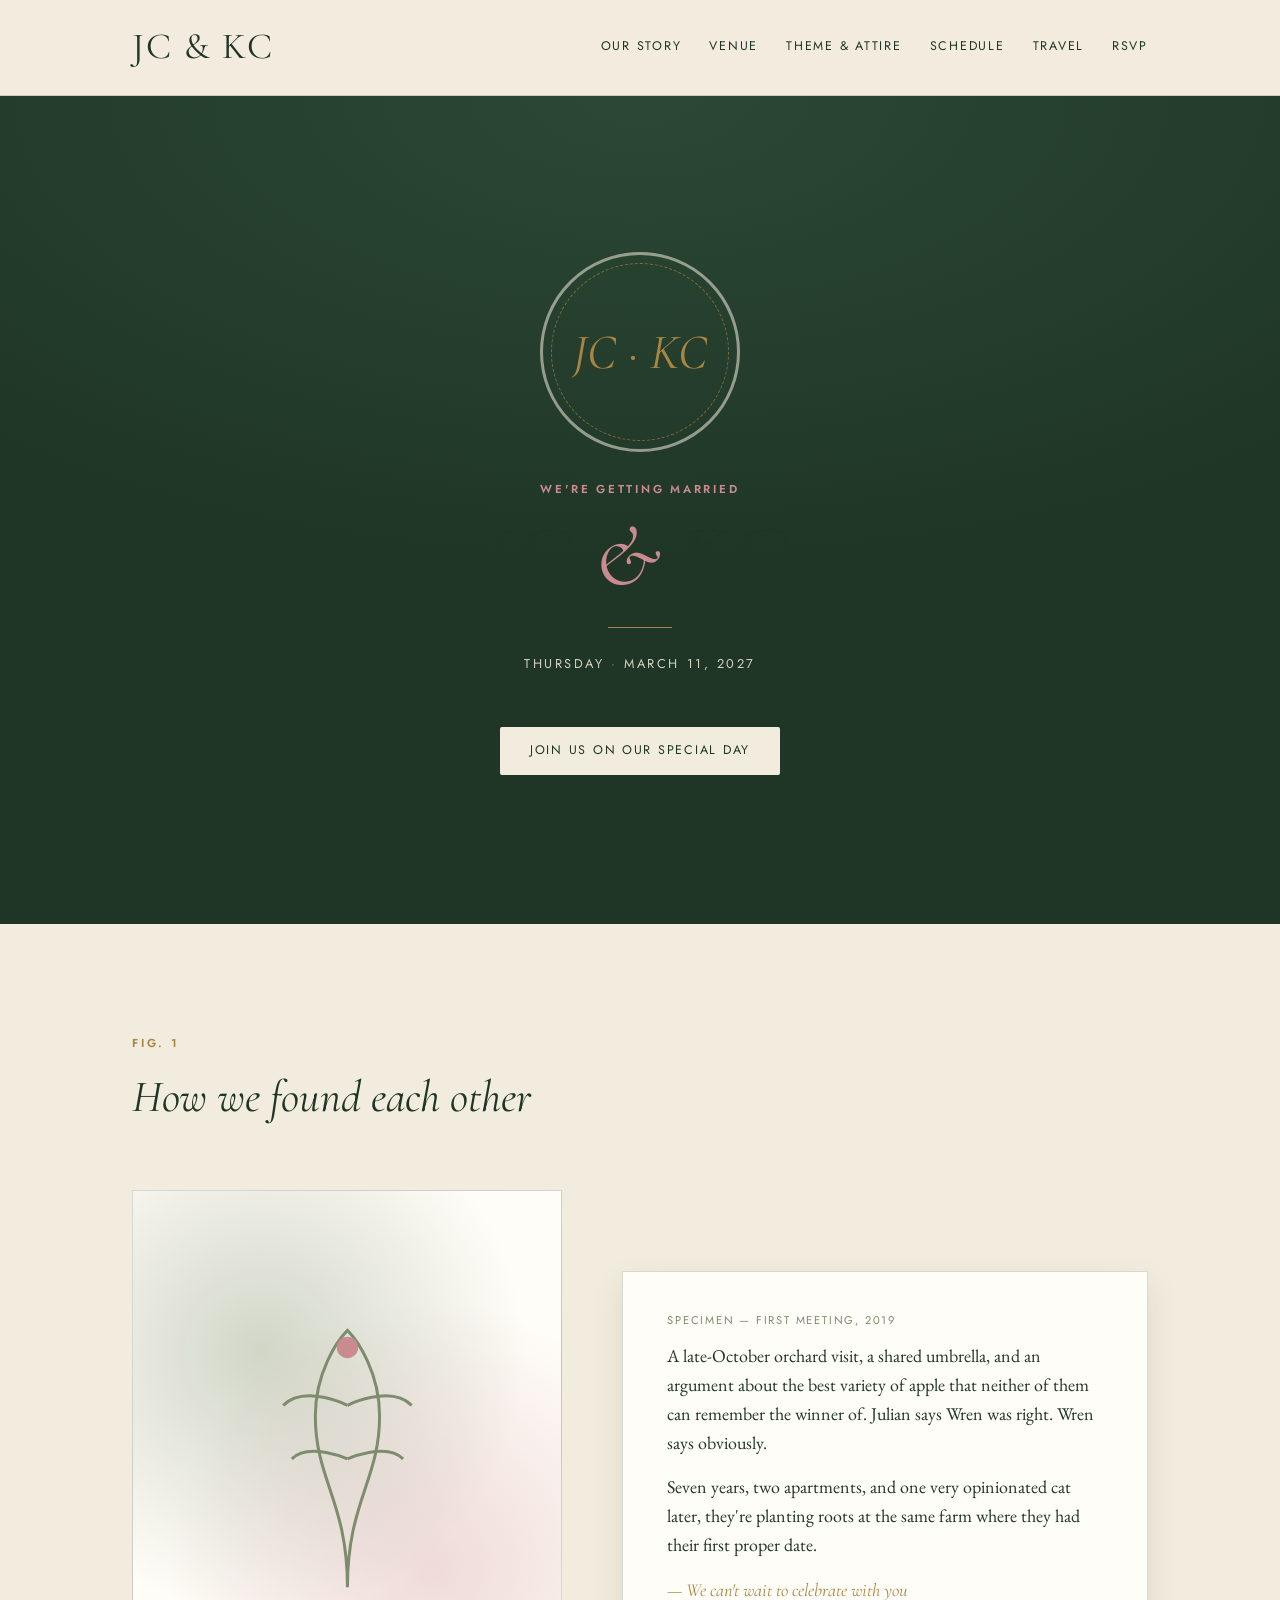
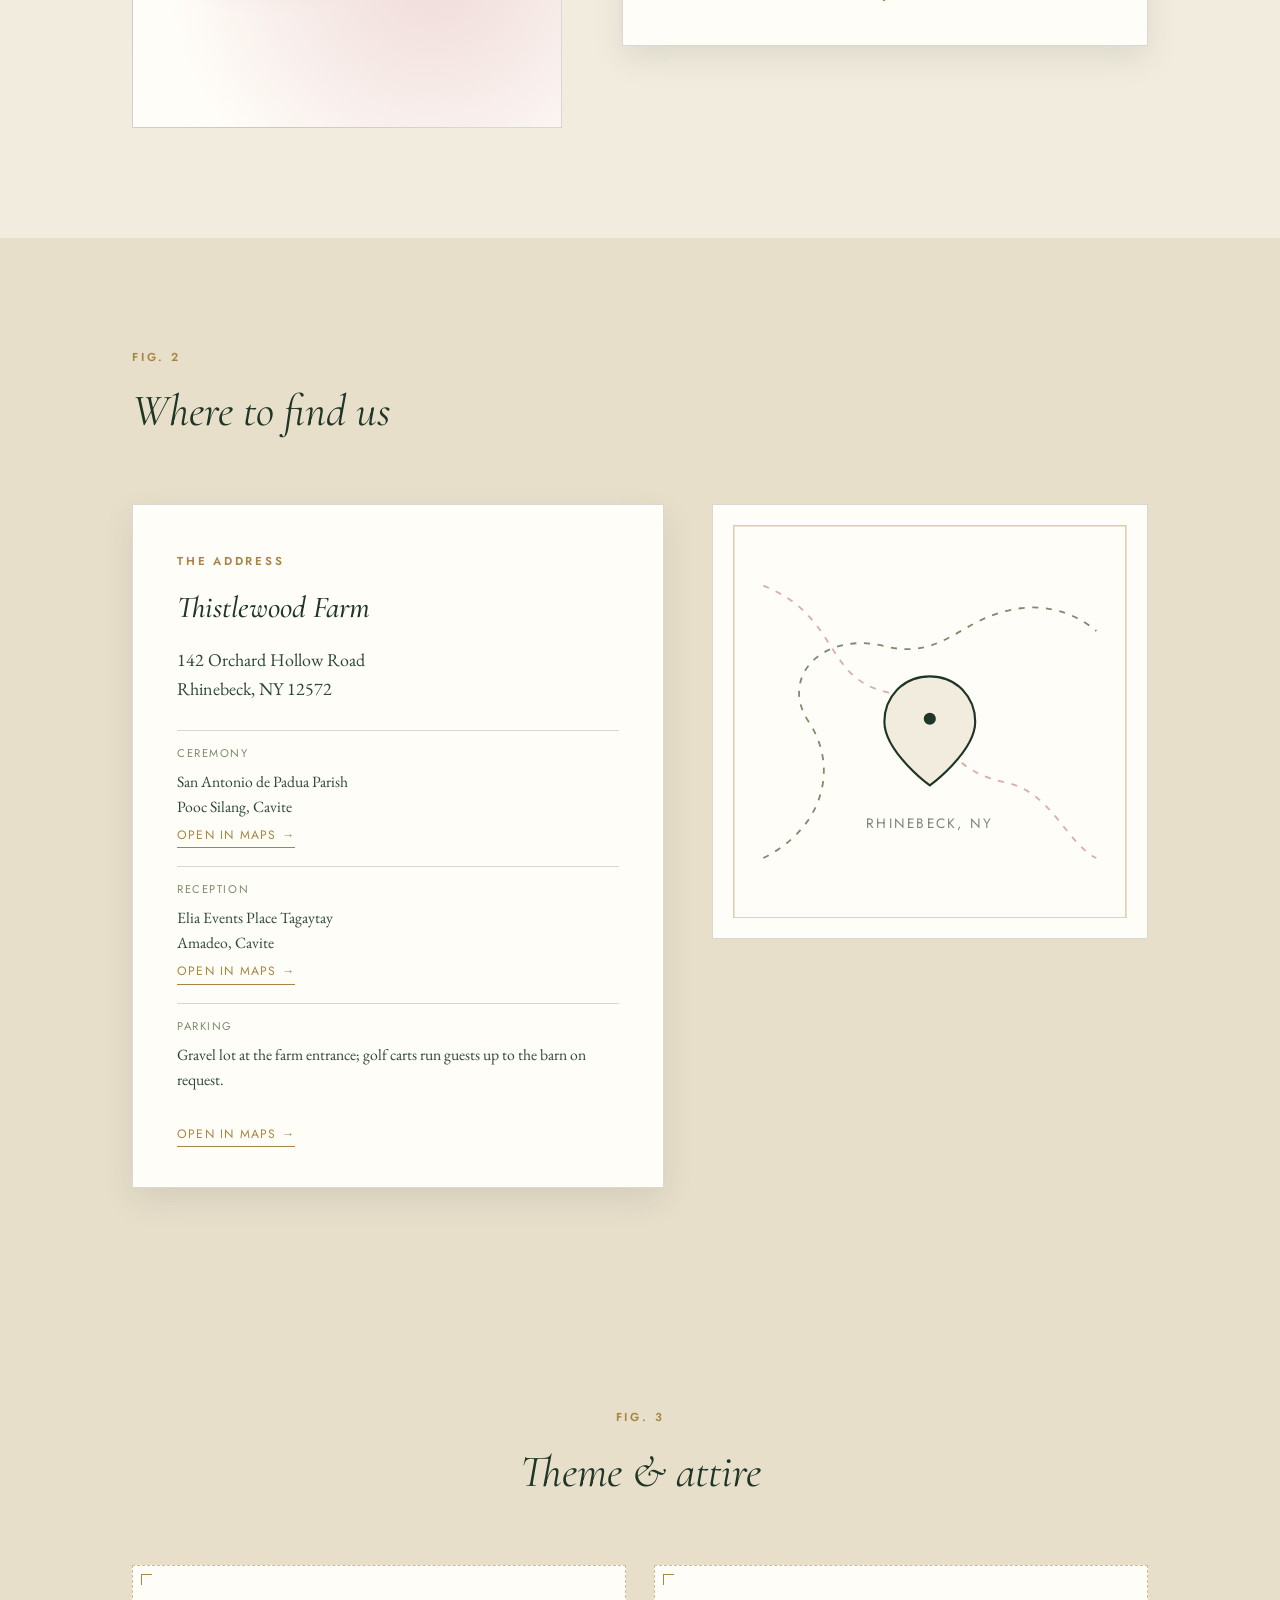
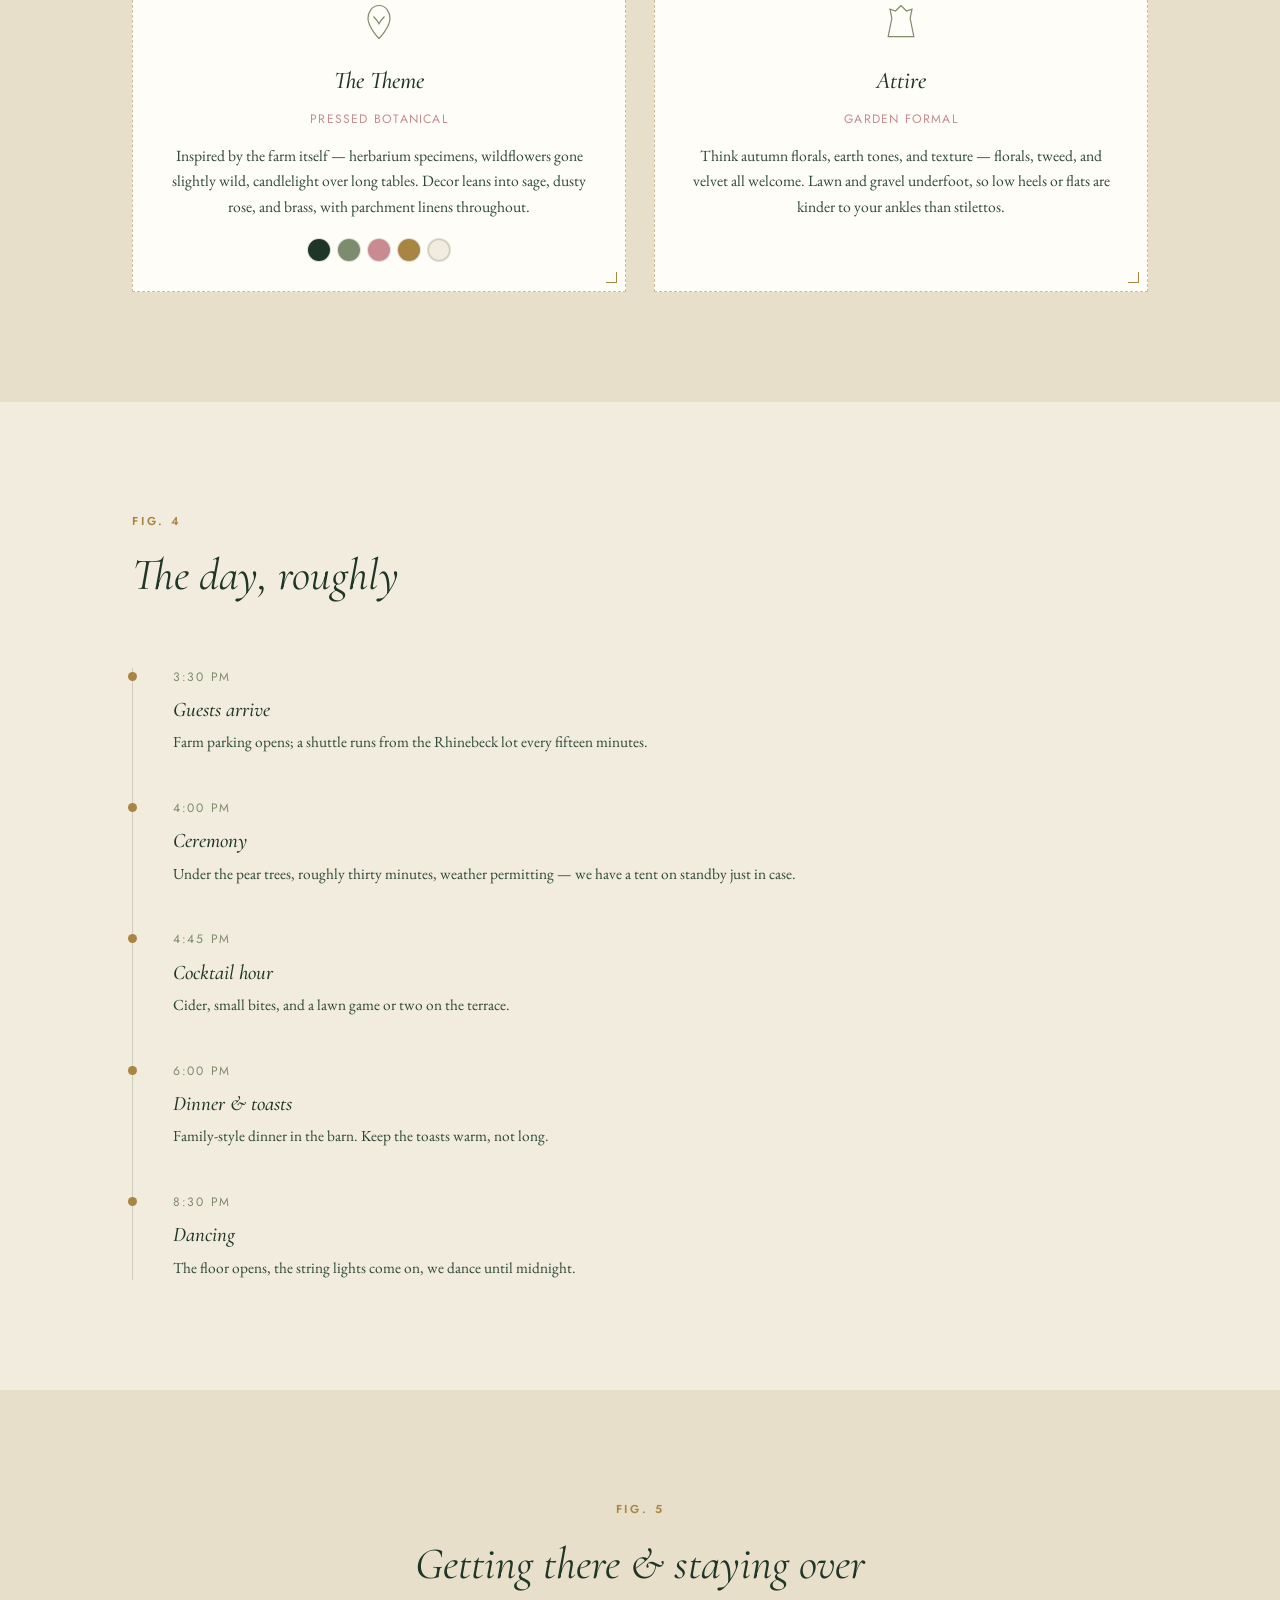
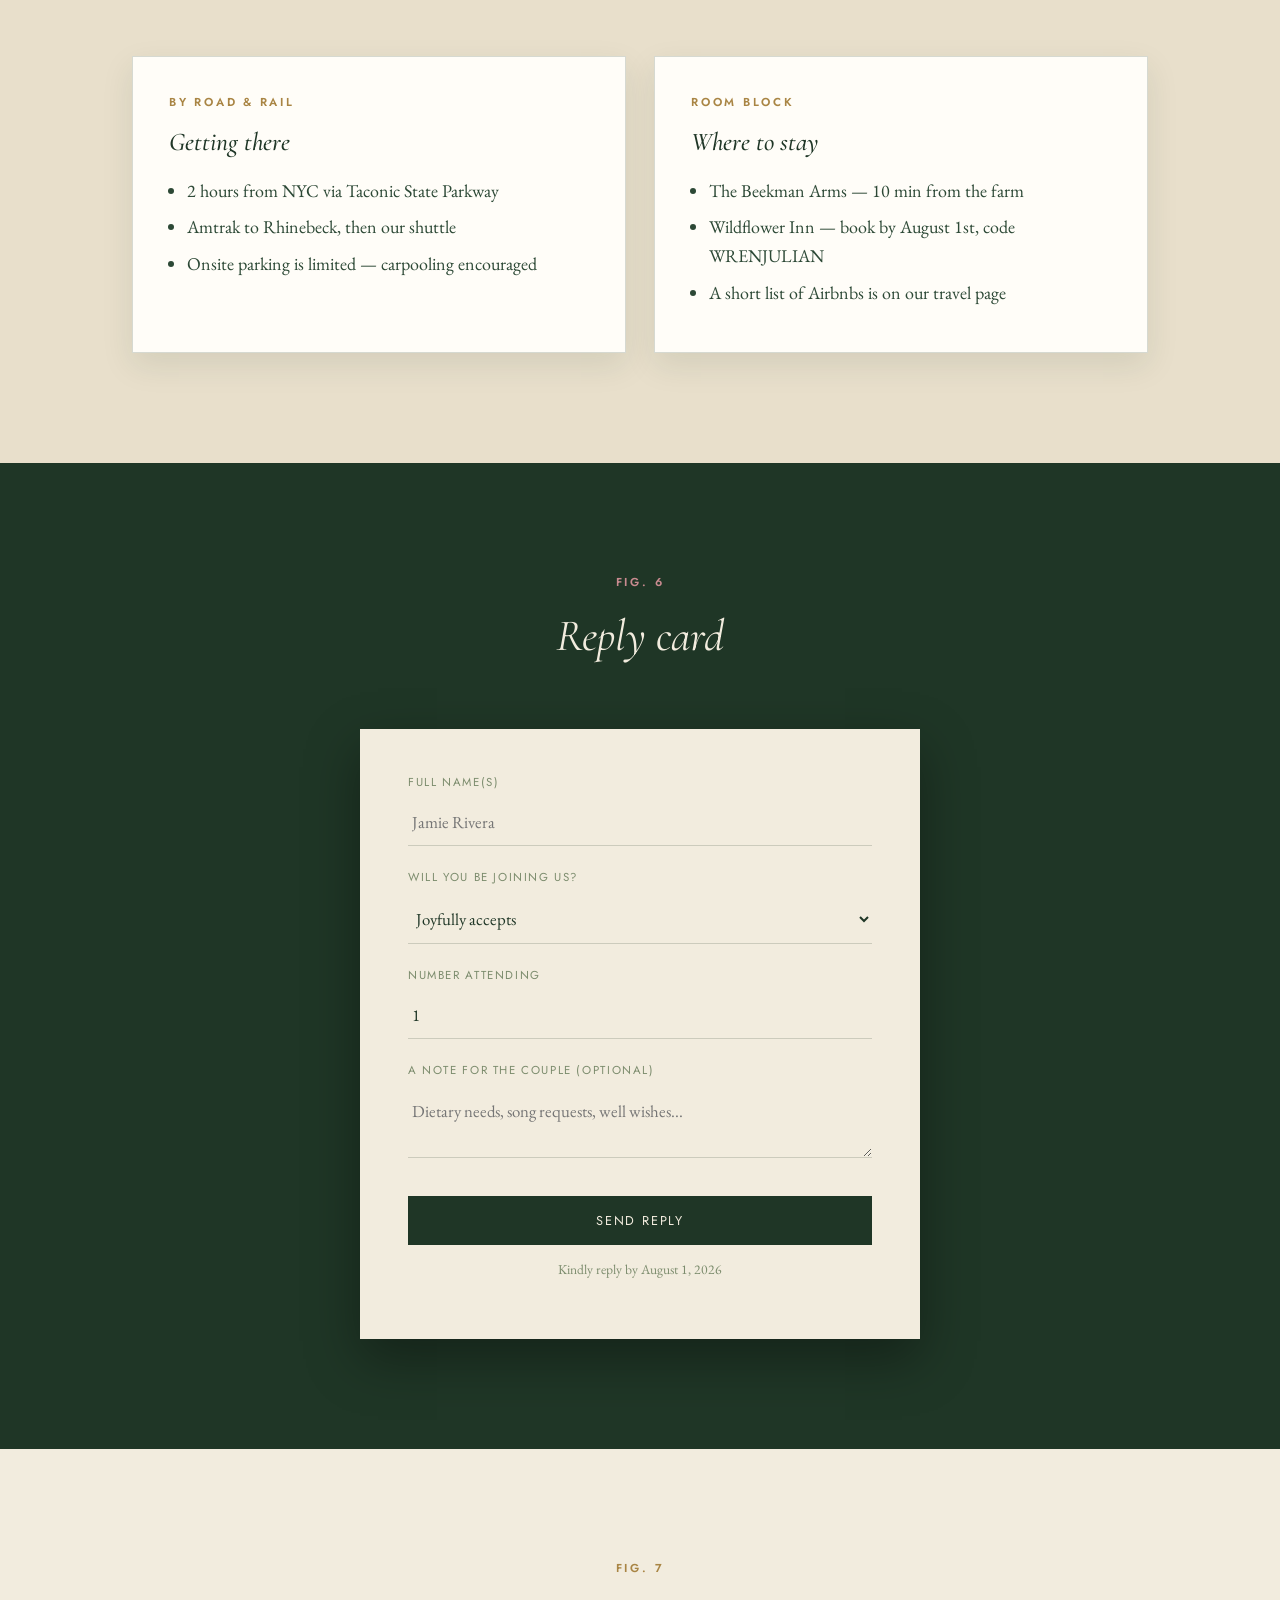
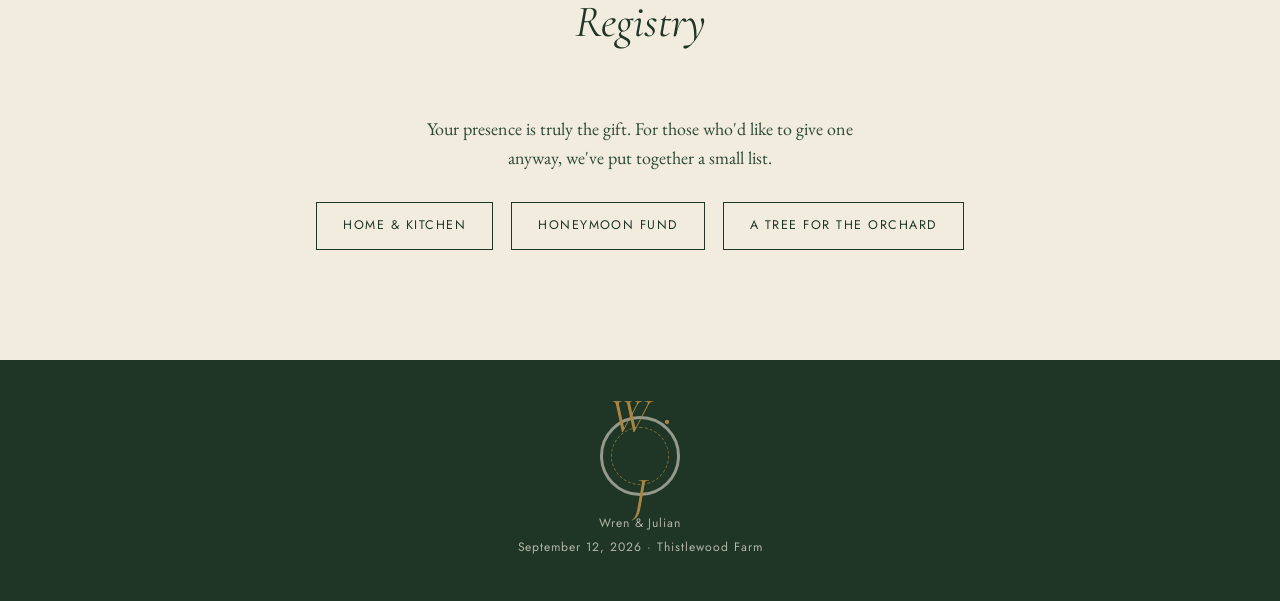
==== index.html @ 7a24acaa "Initial commit" ====
<!DOCTYPE html>
<html lang="en">
<head>
<meta charset="UTF-8">
<meta name="viewport" content="width=device-width, initial-scale=1.0">
<title>JC &amp; KC — March 11, 2027</title>
<link rel="preconnect" href="https://fonts.googleapis.com">
<link rel="preconnect" href="https://fonts.gstatic.com" crossorigin>
<link href="https://fonts.googleapis.com/css2?family=Cormorant+Garamond:ital,wght@0,400;0,500;0,600;1,400&family=EB+Garamond:ital,wght@0,400;0,500;1,400&family=Jost:wght@400;500;600&display=swap" rel="stylesheet">

<link rel="stylesheet" href="style.css">
</head>
<body>
<a href="#story" class="skip-link">Skip to content</a>

<nav>
  <div class="wrap">
    <div class="nav-mark">JC &amp; KC</div>

    <button class="nav-toggle" id="navToggle" aria-expanded="false" aria-controls="navLinks" aria-label="Toggle menu">☰</button>
    <ul class="nav-links" id="navLinks">
      <li><a href="#story">Our Story</a></li>
      <li><a href="#venue">Venue</a></li>
      <li><a href="#details">Theme &amp; Attire</a></li>
      <li><a href="#schedule">Schedule</a></li>
      <li><a href="#travel">Travel</a></li>
      <li><a href="#rsvp">RSVP</a></li>
    </ul>
  </div>
</nav>

<div class="vine-thread" id="vineThread" aria-hidden="true">
  <svg viewBox="0 0 60 2400" preserveAspectRatio="none">
    <path class="vine-path" id="vinePath" d="M30,0
      C10,120 50,220 30,340
      C10,460 50,560 30,680
      C10,800 50,900 30,1020
      C10,1140 50,1240 30,1360
      C10,1480 50,1580 30,1700
      C10,1820 50,1920 30,2040
      C10,2160 50,2260 30,2400"/>
  </svg>
</div>

<header class="hero" id="top">
  <div class="hero-inner">
    <div class="seal">
      <span class="seal-initials">JC · KC</span>
    </div>
    <span class="eyebrow">We're getting married</span>
    <h1>JC <em>&amp;</em> KC</h1>
    <div class="hero-rule"></div>
    <p class="hero-meta">Thursday <span>·</span> March 11, 2027 <span></p>
    <p href="#rsvp" class="hero-cta">Join us on our special day</p>
  </div>
</header>

<main id="main">

  <section class="story" id="story">
    <div class="wrap">
      <div class="section-head">
        <span class="eyebrow">Fig. 1</span>
        <h2>How we found each other</h2>
      </div>
      <div class="story-grid">
        <div class="story-art reveal">
          <svg viewBox="0 0 120 140" fill="none" stroke="#7C8C6D" stroke-width="1.4">
            <path d="M60 130 C60 90 45 80 45 50 C45 30 55 15 60 10 C65 15 75 30 75 50 C75 80 60 90 60 130Z"/>
            <path d="M60 45 C60 45 40 35 30 45" />
            <path d="M60 45 C60 45 80 35 90 45" />
            <path d="M60 70 C60 70 42 62 34 70" />
            <path d="M60 70 C60 70 78 62 86 70" />
            <circle cx="60" cy="18" r="5" fill="#C98B90" stroke="none"/>
          </svg>
        </div>
        <div class="story-card reveal">
          <span class="fig-label">Specimen — First Meeting, 2019</span>
          <p>A late-October orchard visit, a shared umbrella, and an argument about the best variety of apple that neither of them can remember the winner of. Julian says Wren was right. Wren says obviously.</p>
          <p>Seven years, two apartments, and one very opinionated cat later, they're planting roots at the same farm where they had their first proper date.</p>
          <p class="story-sig">— We can't wait to celebrate with you</p>
        </div>
      </div>
    </div>
  </section>

  <section class="venue" id="venue">
    <div class="wrap">
      <div class="section-head">
        <span class="eyebrow">Fig. 2</span>
        <h2>Where to find us</h2>
      </div>
      <div class="venue-grid">
        <div class="venue-card reveal">
          <span class="eyebrow">The Address</span>
          <h3>Thistlewood Farm</h3>
          <p class="venue-address">142 Orchard Hollow Road<br>Rhinebeck, NY 12572</p>
          <div class="venue-rows">
            <div class="venue-row">
              <span class="v-label">Ceremony</span>
              <span class="v-value">San Antonio de Padua Parish<br>Pooc Silang, Cavite </span>
            <a href="https://www.google.com/maps/place/San+Antonio+de+Padua+Parish/@14.1916913,120.989979,17z/data=!3m1!4b1!4m6!3m5!1s0x33bd7c0265859361:0xa4a9b11e95646896!8m2!3d14.1916913!4d120.9925539!16s%2Fg%2F1hc4ljm34?entry=ttu&g_ep=EgoyMDI2MDgxOS4wIKXMDSoASAFQAw%3D%3D" target="_blank" class="venue-map-link">Open in Maps →</a>
            </div>
            <div class="venue-row">
              <span class="v-label">Reception</span>
              <span class="v-value">Elia Events Place Tagaytay <br> Amadeo, Cavite</span>
              <a href="https://www.google.com/maps/place/Elia+Events+Place+Tagaytay/@14.1347531,120.9369346,17z/data=!3m1!4b1!4m6!3m5!1s0x33bd794695ea47c1:0x1d81c41dfe49ccef!8m2!3d14.1347531!4d120.9418055!16s%2Fg%2F11l_1bpq4q?entry=ttu&g_ep=EgoyMDI2MDgxOS4wIKXMDSoASAFQAw%3D%3D" target="_blank" class="venue-map-link">Open in Maps →</a>
            </div>
            <div class="venue-row">
              <span class="v-label">Parking</span>
              <span class="v-value">Gravel lot at the farm entrance; golf carts run guests up to the barn on request.</span>
            </div>
          </div>
          <a href="https://www.google.com/maps/place/San+Antonio+de+Padua+Parish/@14.1916913,120.989979,17z/data=!3m1!4b1!4m6!3m5!1s0x33bd7c0265859361:0xa4a9b11e95646896!8m2!3d14.1916913!4d120.9925539!16s%2Fg%2F1hc4ljm34?entry=ttu&g_ep=EgoyMDI2MDgxOS4wIKXMDSoASAFQAw%3D%3D" target="_blank" class="venue-map-link">Open in Maps →</a>
        </div>
        <div class="venue-map reveal" aria-hidden="true">
          <svg viewBox="0 0 260 260" fill="none">
            <rect x="0.5" y="0.5" width="259" height="259" stroke="#A98544" stroke-opacity="0.4"/>
            <path d="M20 220 C60 200 70 160 50 130 C30 100 60 70 100 80 C140 90 150 60 190 55 C220 51 240 70 240 70" stroke="#7C8C6D" stroke-width="1.2" stroke-dasharray="4 5" fill="none"/>
            <path d="M20 40 C70 60 60 100 100 110 C140 120 130 160 180 170 C210 176 220 210 240 220" stroke="#C98B90" stroke-width="1.2" stroke-dasharray="4 5" fill="none" opacity="0.7"/>
            <circle cx="130" cy="128" r="6" fill="#1F3626"/>
            <path d="M130 100 C112 100 100 114 100 130 C100 150 130 172 130 172 C130 172 160 150 160 130 C160 114 148 100 130 100Z" stroke="#1F3626" stroke-width="1.4" fill="#F2ECDE"/>
            <circle cx="130" cy="128" r="4" fill="#1F3626"/>
            <text x="130" y="200" text-anchor="middle" font-family="Jost, sans-serif" font-size="9" letter-spacing="1.5" fill="#1F3626" opacity="0.6">RHINEBECK, NY</text>
          </svg>
        </div>
      </div>
    </div>
  </section>

  <section class="details" id="details">
    <div class="wrap">
      <div class="section-head center">
        <span class="eyebrow">Fig. 3</span>
        <h2>Theme &amp; attire</h2>
      </div>
      <div class="detail-grid">
        <div class="detail-card reveal">
          <svg class="glyph" viewBox="0 0 48 48" fill="none" stroke="currentColor" stroke-width="1.3"><path d="M24 6 C16 6 12 14 12 20 C12 30 24 42 24 42 C24 42 36 30 36 20 C36 14 32 6 24 6 Z M18 18 C18 18 22 22 24 26 C26 22 30 18 30 18"/></svg>
          <h3>The Theme</h3>
          <div class="meta-line">Pressed Botanical</div>
          <p>Inspired by the farm itself — herbarium specimens, wildflowers gone slightly wild, candlelight over long tables. Decor leans into sage, dusty rose, and brass, with parchment linens throughout.</p>
          <div class="palette-swatches" aria-label="Wedding color palette">
            <span class="swatch" style="background:#1F3626" title="Ink green"></span>
            <span class="swatch" style="background:#7C8C6D" title="Sage"></span>
            <span class="swatch" style="background:#C98B90" title="Dusty rose"></span>
            <span class="swatch" style="background:#A98544" title="Brass"></span>
            <span class="swatch" style="background:#F2ECDE; border:1px solid var(--line);" title="Parchment"></span>
          </div>
        </div>
        <div class="detail-card reveal">
          <svg class="glyph" viewBox="0 0 48 48" fill="none" stroke="currentColor" stroke-width="1.3"><path d="M24 6 L18 12 L12 10 L14 20 L10 40 L38 40 L34 20 L36 10 L30 12 Z"/></svg>
          <h3>Attire</h3>
          <div class="meta-line">Garden Formal</div>
          <p>Think autumn florals, earth tones, and texture — florals, tweed, and velvet all welcome. Lawn and gravel underfoot, so low heels or flats are kinder to your ankles than stilettos.</p>
        </div>
      </div>
    </div>
  </section>

  <section class="timeline-section" id="schedule">
    <div class="wrap">
      <div class="section-head">
        <span class="eyebrow">Fig. 4</span>
        <h2>The day, roughly</h2>
      </div>
      <div class="timeline">
        <div class="t-item reveal">
          <span class="t-time">3:30 PM</span>
          <h3>Guests arrive</h3>
          <p>Farm parking opens; a shuttle runs from the Rhinebeck lot every fifteen minutes.</p>
        </div>
        <div class="t-item reveal">
          <span class="t-time">4:00 PM</span>
          <h3>Ceremony</h3>
          <p>Under the pear trees, roughly thirty minutes, weather permitting — we have a tent on standby just in case.</p>
        </div>
        <div class="t-item reveal">
          <span class="t-time">4:45 PM</span>
          <h3>Cocktail hour</h3>
          <p>Cider, small bites, and a lawn game or two on the terrace.</p>
        </div>
        <div class="t-item reveal">
          <span class="t-time">6:00 PM</span>
          <h3>Dinner &amp; toasts</h3>
          <p>Family-style dinner in the barn. Keep the toasts warm, not long.</p>
        </div>
        <div class="t-item reveal">
          <span class="t-time">8:30 PM</span>
          <h3>Dancing</h3>
          <p>The floor opens, the string lights come on, we dance until midnight.</p>
        </div>
      </div>
    </div>
  </section>

  <section class="travel" id="travel">
    <div class="wrap">
      <div class="section-head center">
        <span class="eyebrow">Fig. 5</span>
        <h2>Getting there &amp; staying over</h2>
      </div>
      <div class="travel-grid">
        <div class="travel-card reveal">
          <span class="eyebrow">By Road &amp; Rail</span>
          <h3>Getting there</h3>
          <ul>
            <li>2 hours from NYC via Taconic State Parkway</li>
            <li>Amtrak to Rhinebeck, then our shuttle</li>
            <li>Onsite parking is limited — carpooling encouraged</li>
          </ul>
        </div>
        <div class="travel-card reveal">
          <span class="eyebrow">Room Block</span>
          <h3>Where to stay</h3>
          <ul>
            <li>The Beekman Arms — 10 min from the farm</li>
            <li>Wildflower Inn — book by August 1st, code WRENJULIAN</li>
            <li>A short list of Airbnbs is on our travel page</li>
          </ul>
        </div>
      </div>
    </div>
  </section>

  <section class="rsvp" id="rsvp">
    <div class="wrap">
      <div class="section-head center">
        <span class="eyebrow">Fig. 6</span>
        <h2>Reply card</h2>
      </div>
      <form class="rsvp-card reveal" id="rsvpForm">
        <div class="field">
          <label for="name">Full name(s)</label>
          <input id="name" name="name" type="text" placeholder="Jamie Rivera" required>
        </div>
        <div class="field">
          <label for="attending">Will you be joining us?</label>
          <select id="attending" name="attending">
            <option value="yes">Joyfully accepts</option>
            <option value="no">Regretfully declines</option>
          </select>
        </div>
        <div class="field">
          <label for="guests">Number attending</label>
          <input id="guests" name="guests" type="number" min="1" max="4" value="1">
        </div>
        <div class="field">
          <label for="note">A note for the couple (optional)</label>
          <textarea id="note" name="note" placeholder="Dietary needs, song requests, well wishes..."></textarea>
        </div>
        <button type="submit" class="rsvp-submit">Send reply</button>
        <p class="rsvp-note" id="rsvpNote">Kindly reply by August 1, 2026</p>
      </form>
    </div>
  </section>

  <section class="registry">
    <div class="wrap">
      <div class="section-head center">
        <span class="eyebrow">Fig. 7</span>
        <h2>Registry</h2>
      </div>
      <p>Your presence is truly the gift. For those who'd like to give one anyway, we've put together a small list.</p>
      <div class="registry-links">
        <a href="#">Home &amp; Kitchen</a>
        <a href="#">Honeymoon Fund</a>
        <a href="#">A Tree for the Orchard</a>
      </div>
    </div>
  </section>

</main>

<footer>
  <div class="seal">
    <span class="seal-initials">W · J</span>
  </div>
  <p>Wren &amp; Julian</p>
  <p>September 12, 2026 · Thistlewood Farm</p>
</footer>

<script>
  // Mobile nav toggle
  const navToggle = document.getElementById('navToggle');
  const navLinks = document.getElementById('navLinks');
  navToggle.addEventListener('click', () => {
    const open = navLinks.classList.toggle('open');
    navToggle.setAttribute('aria-expanded', open);
  });
  navLinks.querySelectorAll('a').forEach(a => {
    a.addEventListener('click', () => {
      navLinks.classList.remove('open');
      navToggle.setAttribute('aria-expanded', false);
    });
  });

  // Scroll reveal
  const revealEls = document.querySelectorAll('.reveal');
  const prefersReduced = window.matchMedia('(prefers-reduced-motion: reduce)').matches;
  if (prefersReduced) {
    revealEls.forEach(el => el.classList.add('in'));
  } else {
    const io = new IntersectionObserver((entries) => {
      entries.forEach(entry => {
        if (entry.isIntersecting) {
          entry.target.classList.add('in');
          io.unobserve(entry.target);
        }
      });
    }, { threshold: 0.15 });
    revealEls.forEach(el => io.observe(el));
  }

  // Vine draw-in
  const vinePath = document.getElementById('vinePath');
  const vineThread = document.getElementById('vineThread');
  if (vinePath && !prefersReduced) {
    const len = vinePath.getTotalLength();
    vinePath.style.strokeDasharray = len;
    vinePath.style.strokeDashoffset = len;
    requestAnimationFrame(() => {
      vineThread.classList.add('drawn');
    });
    window.addEventListener('scroll', () => {
      const scrollable = document.documentElement.scrollHeight - window.innerHeight;
      const progress = Math.min(window.scrollY / scrollable, 1);
      vinePath.style.strokeDashoffset = len * (1 - progress);
    }, { passive: true });
  }

  
  const rsvpForm = document.getElementById('rsvpForm');
  const rsvpNote = document.getElementById('rsvpNote');
  rsvpForm.addEventListener('submit', (e) => {
    e.preventDefault();
    const name = document.getElementById('name').value || 'friend';
    rsvpNote.textContent = `Thank you, ${name} — your reply has been recorded.`;
    rsvpForm.querySelectorAll('input, select, textarea, button').forEach(el => el.disabled = true);
  });
</script>

</body>
</html>
---- style.css ----
:root{
    --ink:#1F3626;
    --ink-soft:#2C4835;
    --parchment:#F2ECDE;
    --parchment-deep:#E8DFCB;
    --sage:#7C8C6D;
    --rose:#C98B90;
    --brass:#A98544;
    --white:#FFFDF8;
    --line: rgba(31,54,38,0.18);
    --shadow: 0 12px 30px rgba(31,54,38,0.10);
    --maxw: 1080px;
  }

  *{box-sizing:border-box;}
  html{scroll-behavior:smooth;}
  body{
    margin:0;
    background:var(--parchment);
    color:var(--ink);
    font-family:'EB Garamond', serif;
    font-size:18px;
    line-height:1.6;
    -webkit-font-smoothing:antialiased;
  }

  h1,h2,h3,.display{
    font-family:'Cormorant Garamond', serif;
    font-weight:500;
    margin:0;
    color:var(--ink);
  }

  .eyebrow{
    font-family:'Jost', sans-serif;
    text-transform:uppercase;
    letter-spacing:0.24em;
    font-size:0.72rem;
    color:var(--brass);
    font-weight:600;
  }

  a{color:inherit;}

  img, svg{display:block;max-width:100%;}

  .wrap{
    max-width:var(--maxw);
    margin:0 auto;
    padding:0 32px;
  }

  /* ---------- Skip link / focus ---------- */
  .skip-link{
    position:absolute; left:-999px; top:0;
    background:var(--ink); color:var(--parchment);
    padding:10px 16px; z-index:200; font-family:'Jost',sans-serif;
  }
  .skip-link:focus{ left:16px; top:16px; }
  a:focus-visible, button:focus-visible, input:focus-visible, textarea:focus-visible{
    outline:2px solid var(--brass);
    outline-offset:3px;
  }

  /* ---------- Nav ---------- */
  nav{
    position:sticky; top:0; z-index:100;
    background:rgba(242,236,222,0.9);
    backdrop-filter:blur(6px);
    border-bottom:1px solid var(--line);
  }
  nav .wrap{
    display:flex; align-items:center; justify-content:space-between;
    padding-top:18px; padding-bottom:18px;
  }
  .nav-mark{
    font-family:'Cormorant Garamond', serif;
    font-size:2.3rem; letter-spacing:0.05em;
  }
  .nav-links{
    display:flex; gap:28px; list-style:none; margin:0; padding:0;
    font-family:'Jost', sans-serif; font-size:0.78rem;
    text-transform:uppercase; letter-spacing:0.14em;
  }
  .nav-links a{text-decoration:none; position:relative; padding-bottom:4px;}
  .nav-links a::after{
    content:""; position:absolute; left:0; bottom:0; height:1px; width:0;
    background:var(--brass); transition:width .35s ease;
  }
  .nav-links a:hover::after, .nav-links a:focus-visible::after{width:100%;}
  .nav-toggle{display:none; background:none; border:none; font-size:1.4rem; color:var(--ink); cursor:pointer;}

  /* ---------- Vine thread (signature element) ---------- */
  .vine-thread{
    position:absolute; left:calc(50% - 520px); top:0; width:60px; height:100%;
    pointer-events:none; z-index:1;
  }
  .vine-thread svg{width:100%; height:100%;}
  .vine-path{
    fill:none; stroke:var(--sage); stroke-width:1.4; opacity:0.55;
    stroke-dasharray:1; stroke-dashoffset:1;
  }
  .vine-thread.drawn .vine-path{
    transition: stroke-dashoffset 2.4s ease;
  }

  /* ---------- Hero ---------- */
  .hero{
    position:relative;
    min-height:92vh;
    display:flex; align-items:center; justify-content:center;
    background:radial-gradient(120% 90% at 50% 0%, var(--ink-soft) 0%, var(--ink) 62%);
    color:var(--parchment);
    text-align:center;
    overflow:hidden;
    padding:80px 24px 60px;
  }
  .hero-branches{
    position:absolute; inset:0; opacity:0.5;
  }
  .hero-inner{ position:relative; z-index:2; max-width:640px; }

  .seal{
    width:200px; height:200px; margin:0 auto 28px;
    border-radius:50%;
    border:3px solid rgba(242,236,222,0.55);
    display:flex; align-items:center; justify-content:center;
    position:relative;
  }
  .seal::before{
    content:""; position:absolute; inset:8px;
    border:1px dashed rgba(169,133,68,0.7);
    border-radius:50%;
  }
  .seal-initials{
    font-family:'Cormorant Garamond', serif;
    font-style:italic;
    font-size:3.1rem;
    color:var(--brass);
  }

  .hero .eyebrow{color:var(--rose); margin-bottom:14px; display:block;}
  .hero h1{
    font-size:clamp(3rem, 8vw, 5.4rem);
    line-height:1.02;
    font-weight:500;
  }
  .hero h1 em{
    font-style:italic; color:var(--rose); font-weight:400;
  }
  .hero-rule{
    width:64px; height:1px; background:var(--brass);
    margin:26px auto;
  }
  .hero-meta{
    font-family:'Jost', sans-serif;
    text-transform:uppercase;
    letter-spacing:0.2em;
    font-size:0.8rem;
    color:rgba(242,236,222,0.85);
  }
  .hero-meta span{color:var(--brass);}

  .hero-cta{
    margin-top:40px;
    display:inline-block;
    font-family:'Jost', sans-serif;
    letter-spacing:0.14em;
    text-transform:uppercase;
    font-size:0.78rem;
    text-decoration:none;
    color:var(--ink);
    background:var(--parchment);
    padding:14px 30px;
    border-radius:2px;
    transition:transform .3s ease, background .3s ease;
  }
  .hero-cta:hover{ background:var(--brass); color:var(--white); transform:translateY(-2px); }

  /* ---------- Section shell ---------- */
  section{
    position:relative;
    padding:110px 0;
  }
  .section-head{
    max-width:560px;
    margin:0 0 56px;
  }
  .section-head.center{ margin-left:auto; margin-right:auto; text-align:center; }
  .section-head .eyebrow{ margin-bottom:10px; display:block; }
  .section-head h2{
    font-size:clamp(2.1rem, 4vw, 2.8rem);
    font-style:italic;
    font-weight:400;
  }

  .reveal{
    opacity:0; transform:translateY(24px);
    transition:opacity .8s ease, transform .8s ease;
  }
  .reveal.in{ opacity:1; transform:translateY(0); }

  /* ---------- Story ---------- */
  .story{ background:var(--parchment); }
  .story-grid{
    display:grid; grid-template-columns: 0.9fr 1.1fr; gap:60px; align-items:center;
  }
  .story-art{
    aspect-ratio: 4/5;
    border:1px solid var(--line);
    background:
      radial-gradient(circle at 30% 30%, rgba(124,140,109,0.35), transparent 55%),
      radial-gradient(circle at 70% 70%, rgba(201,139,144,0.30), transparent 55%),
      var(--white);
    position:relative;
    display:flex; align-items:center; justify-content:center;
  }
  .story-art svg{ width:60%; }
  .story-card{
    background:var(--white);
    border:1px solid var(--line);
    box-shadow:var(--shadow);
    padding:40px 44px;
    position:relative;
  }
  .story-card .fig-label{
    font-family:'Jost', sans-serif; font-size:0.7rem; letter-spacing:0.16em;
    text-transform:uppercase; color:var(--sage); margin-bottom:12px; display:block;
  }
  .story-card p{ margin:0 0 16px; }
  .story-card p:last-child{ margin-bottom:0; }
  .story-sig{
    font-style:italic; color:var(--brass); font-family:'Cormorant Garamond', serif; font-size:1.15rem;
  }

  /* ---------- Venue ---------- */
  .venue{ background:var(--parchment-deep); }
  .venue-grid{
    display:grid; grid-template-columns: 1.1fr 0.9fr; gap:48px; align-items:start;
  }
  .venue-card{
    background:var(--white); border:1px solid var(--line);
    box-shadow:var(--shadow); padding:40px 44px;
  }
  .venue-card h3{ font-size:1.9rem; font-style:italic; margin:10px 0 14px; }
  .venue-address{ margin:0 0 26px; color:var(--ink-soft); }
  .venue-rows{ display:flex; flex-direction:column; gap:18px; margin-bottom:26px; }
  .venue-row{ border-top:1px solid var(--line); padding-top:14px; }
  .v-label{
    display:block; font-family:'Jost', sans-serif; font-size:0.7rem;
    letter-spacing:0.14em; text-transform:uppercase; color:var(--sage); margin-bottom:6px;
  }
  .v-value{ display:block; color:var(--ink-soft); font-size:0.98rem; }
  .venue-map-link{
    display:inline-block; font-family:'Jost', sans-serif; font-size:0.76rem;
    letter-spacing:0.1em; text-transform:uppercase; text-decoration:none;
    color:var(--brass); border-bottom:1px solid var(--brass); padding-bottom:2px;
  }
  .venue-map{
    aspect-ratio: 1/1; border:1px solid var(--line); background:var(--white);
    display:flex; align-items:center; justify-content:center; padding:20px;
  }
  .venue-map svg{ width:100%; height:100%; }

  /* ---------- Details (specimen cards) ---------- */
  .details{ background:var(--parchment-deep); }
  .detail-grid{
    display:grid; grid-template-columns:repeat(auto-fit, minmax(280px,1fr)); gap:28px;
  }
  .palette-swatches{ display:flex; gap:8px; justify-content:center; margin-top:20px; }
  .swatch{
    width:22px; height:22px; border-radius:50%;
    box-shadow:0 0 0 1px rgba(31,54,38,0.15);
  }
  .detail-card{
    background:var(--white);
    border:1px dashed rgba(169,133,68,0.55);
    padding:34px 28px 30px;
    text-align:center;
    position:relative;
  }
  .detail-card::before, .detail-card::after{
    content:""; position:absolute; width:10px; height:10px;
    border:1px solid var(--brass);
  }
  .detail-card::before{ top:8px; left:8px; border-width:1px 0 0 1px; }
  .detail-card::after{ bottom:8px; right:8px; border-width:0 1px 1px 0; }
  .detail-card .glyph{
    width:44px; height:44px; margin:0 auto 18px;
    color:var(--sage);
  }
  .detail-card h3{
    font-size:1.5rem; font-style:italic; margin-bottom:10px;
  }
  .detail-card .meta-line{
    font-family:'Jost', sans-serif; font-size:0.76rem; letter-spacing:0.1em;
    text-transform:uppercase; color:var(--rose); margin-bottom:14px;
  }
  .detail-card p{ margin:0; color:var(--ink-soft); font-size:0.98rem; }

  /* ---------- Timeline ---------- */
  .timeline-section{ background:var(--parchment); }
  .timeline{
    position:relative;
    padding-left:40px;
    border-left:1px solid var(--line);
  }
  .t-item{ position:relative; padding-bottom:44px; }
  .t-item:last-child{ padding-bottom:0; }
  .t-item::before{
    content:""; position:absolute; left:-45px; top:4px;
    width:9px; height:9px; border-radius:50%;
    background:var(--brass);
  }
  .t-time{
    font-family:'Jost', sans-serif; font-size:0.76rem; letter-spacing:0.14em;
    text-transform:uppercase; color:var(--sage); margin-bottom:6px; display:block;
  }
  .t-item h3{ font-size:1.3rem; font-style:italic; margin-bottom:4px; }
  .t-item p{ margin:0; color:var(--ink-soft); font-size:0.96rem; }

  /* ---------- Travel ---------- */
  .travel{ background:var(--parchment-deep); }
  .travel-grid{ display:grid; grid-template-columns:1fr 1fr; gap:28px; }
  .travel-card{
    background:var(--white); border:1px solid var(--line);
    padding:36px; box-shadow:var(--shadow);
  }
  .travel-card .eyebrow{ display:block; margin-bottom:10px; }
  .travel-card h3{ font-size:1.6rem; font-style:italic; margin-bottom:14px; }
  .travel-card ul{ margin:0; padding-left:18px; color:var(--ink-soft); }
  .travel-card li{ margin-bottom:8px; }

  /* ---------- RSVP ---------- */
  .rsvp{ background:var(--ink); color:var(--parchment); }
  .rsvp .section-head h2{ color:var(--parchment); }
  .rsvp .section-head .eyebrow{ color:var(--rose); }
  .rsvp-card{
    max-width:560px; margin:0 auto;
    background:var(--parchment);
    color:var(--ink);
    padding:44px 48px;
    box-shadow:0 20px 50px rgba(0,0,0,0.35);
  }
  .field{ margin-bottom:22px; }
  .field label{
    display:block; font-family:'Jost', sans-serif; font-size:0.72rem;
    letter-spacing:0.14em; text-transform:uppercase; color:var(--sage); margin-bottom:8px;
  }
  .field input, .field select, .field textarea{
    width:100%; padding:12px 4px; font-family:'EB Garamond', serif; font-size:1.05rem;
    border:none; border-bottom:1px solid var(--line); background:transparent; color:var(--ink);
  }
  .field textarea{ resize:vertical; min-height:70px; }
  .field input:focus, .field select:focus, .field textarea:focus{
    outline:none; border-bottom-color:var(--brass);
  }
  .rsvp-submit{
    width:100%; margin-top:8px;
    font-family:'Jost', sans-serif; letter-spacing:0.14em; text-transform:uppercase;
    font-size:0.8rem; padding:15px; border:none; cursor:pointer;
    background:var(--ink); color:var(--parchment);
    transition:background .3s ease;
  }
  .rsvp-submit:hover{ background:var(--rose); }
  .rsvp-note{ font-size:0.85rem; color:var(--sage); margin-top:14px; text-align:center; }

  /* ---------- Registry ---------- */
  .registry{ background:var(--parchment); text-align:center; }
  .registry p{ max-width:480px; margin:0 auto 30px; color:var(--ink-soft); }
  .registry-links{ display:flex; gap:18px; justify-content:center; flex-wrap:wrap; }
  .registry-links a{
    text-decoration:none; font-family:'Jost', sans-serif; font-size:0.78rem;
    letter-spacing:0.12em; text-transform:uppercase;
    border:1px solid var(--ink); padding:13px 26px; transition:all .3s ease;
  }
  .registry-links a:hover{ background:var(--ink); color:var(--parchment); }

  /* ---------- Footer ---------- */
  footer{
    background:var(--ink); color:rgba(242,236,222,0.7);
    text-align:center; padding:56px 24px 40px;
  }
  footer .seal-initials{ color:var(--brass); }
  footer .seal{ margin-bottom:18px; width:80px; height:80px; }
  footer p{ font-family:'Jost', sans-serif; font-size:0.76rem; letter-spacing:0.08em; margin:4px 0; }

  /* ---------- Responsive ---------- */
  @media (max-width: 860px){
    .vine-thread{ display:none; }
    .story-grid{ grid-template-columns:1fr; }
    .venue-grid{ grid-template-columns:1fr; }
    .venue-card{ padding:32px 26px; }
    .detail-grid{ grid-template-columns:1fr; }
    .travel-grid{ grid-template-columns:1fr; }
    .nav-links{
      position:fixed; top:64px; right:0; left:0;
      background:var(--parchment); flex-direction:column; gap:0;
      max-height:0; overflow:hidden; transition:max-height .35s ease;
      border-bottom:1px solid var(--line);
    }
    .nav-links.open{ max-height:300px; }
    .nav-links li{ padding:16px 32px; border-top:1px solid var(--line); }
    .nav-toggle{ display:block; }
    .rsvp-card{ padding:34px 26px; }
    section{ padding:80px 0; }
  }

  @media (prefers-reduced-motion: reduce){
    html{ scroll-behavior:auto; }
    .reveal{ transition:none; opacity:1; transform:none; }
    .vine-thread.drawn .vine-path{ transition:none; }
  }
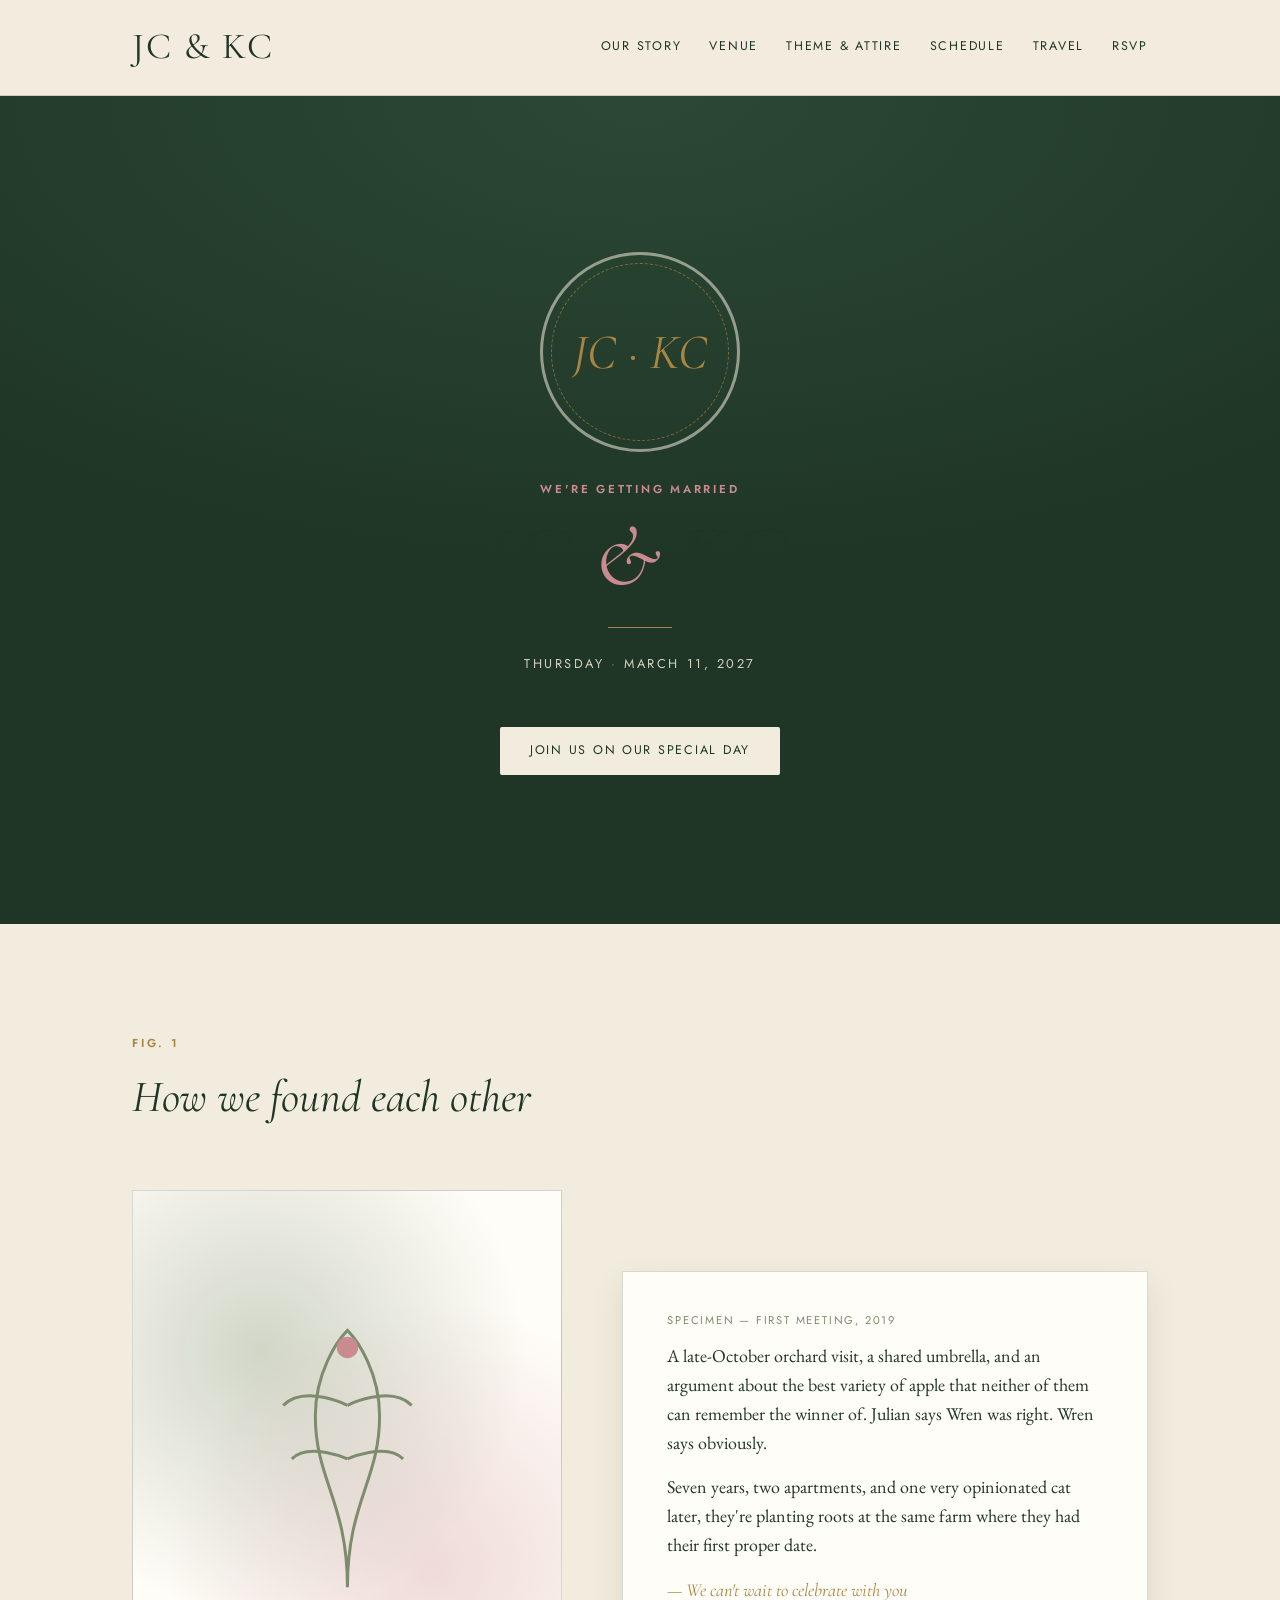
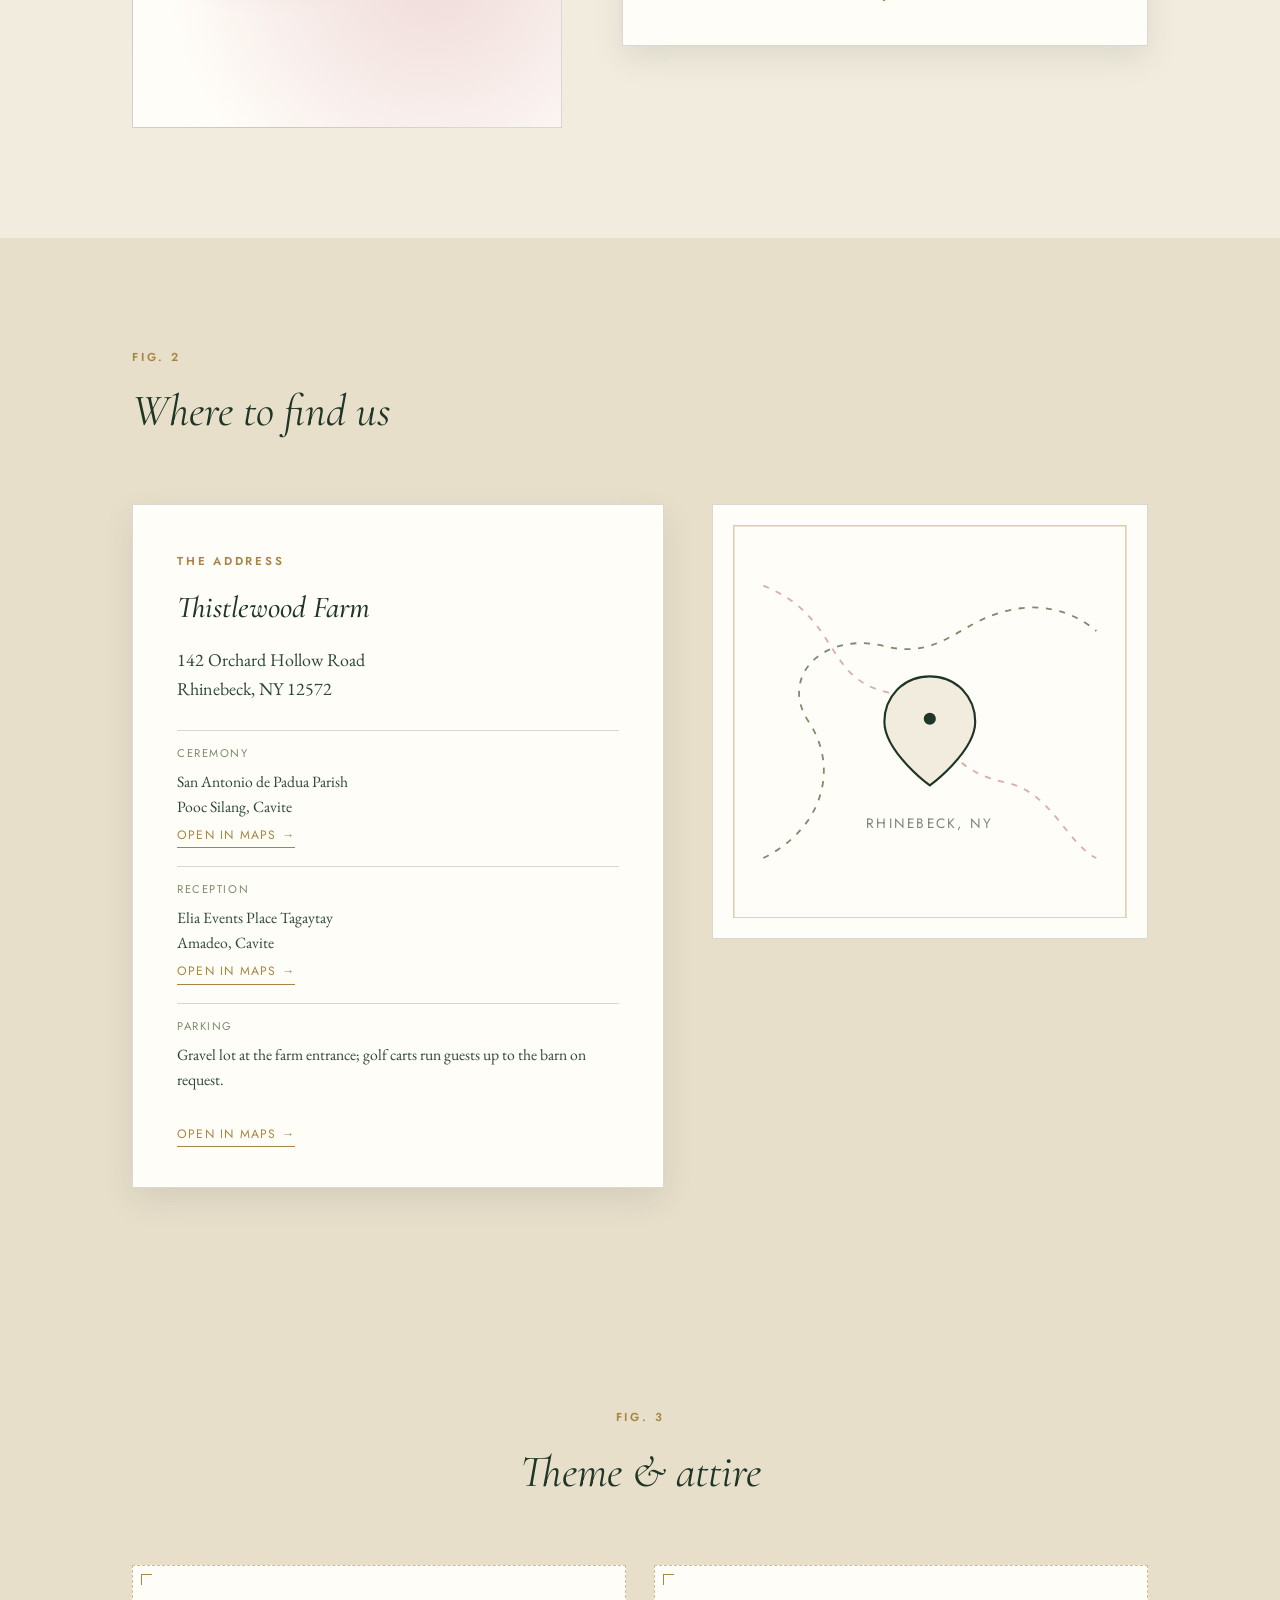
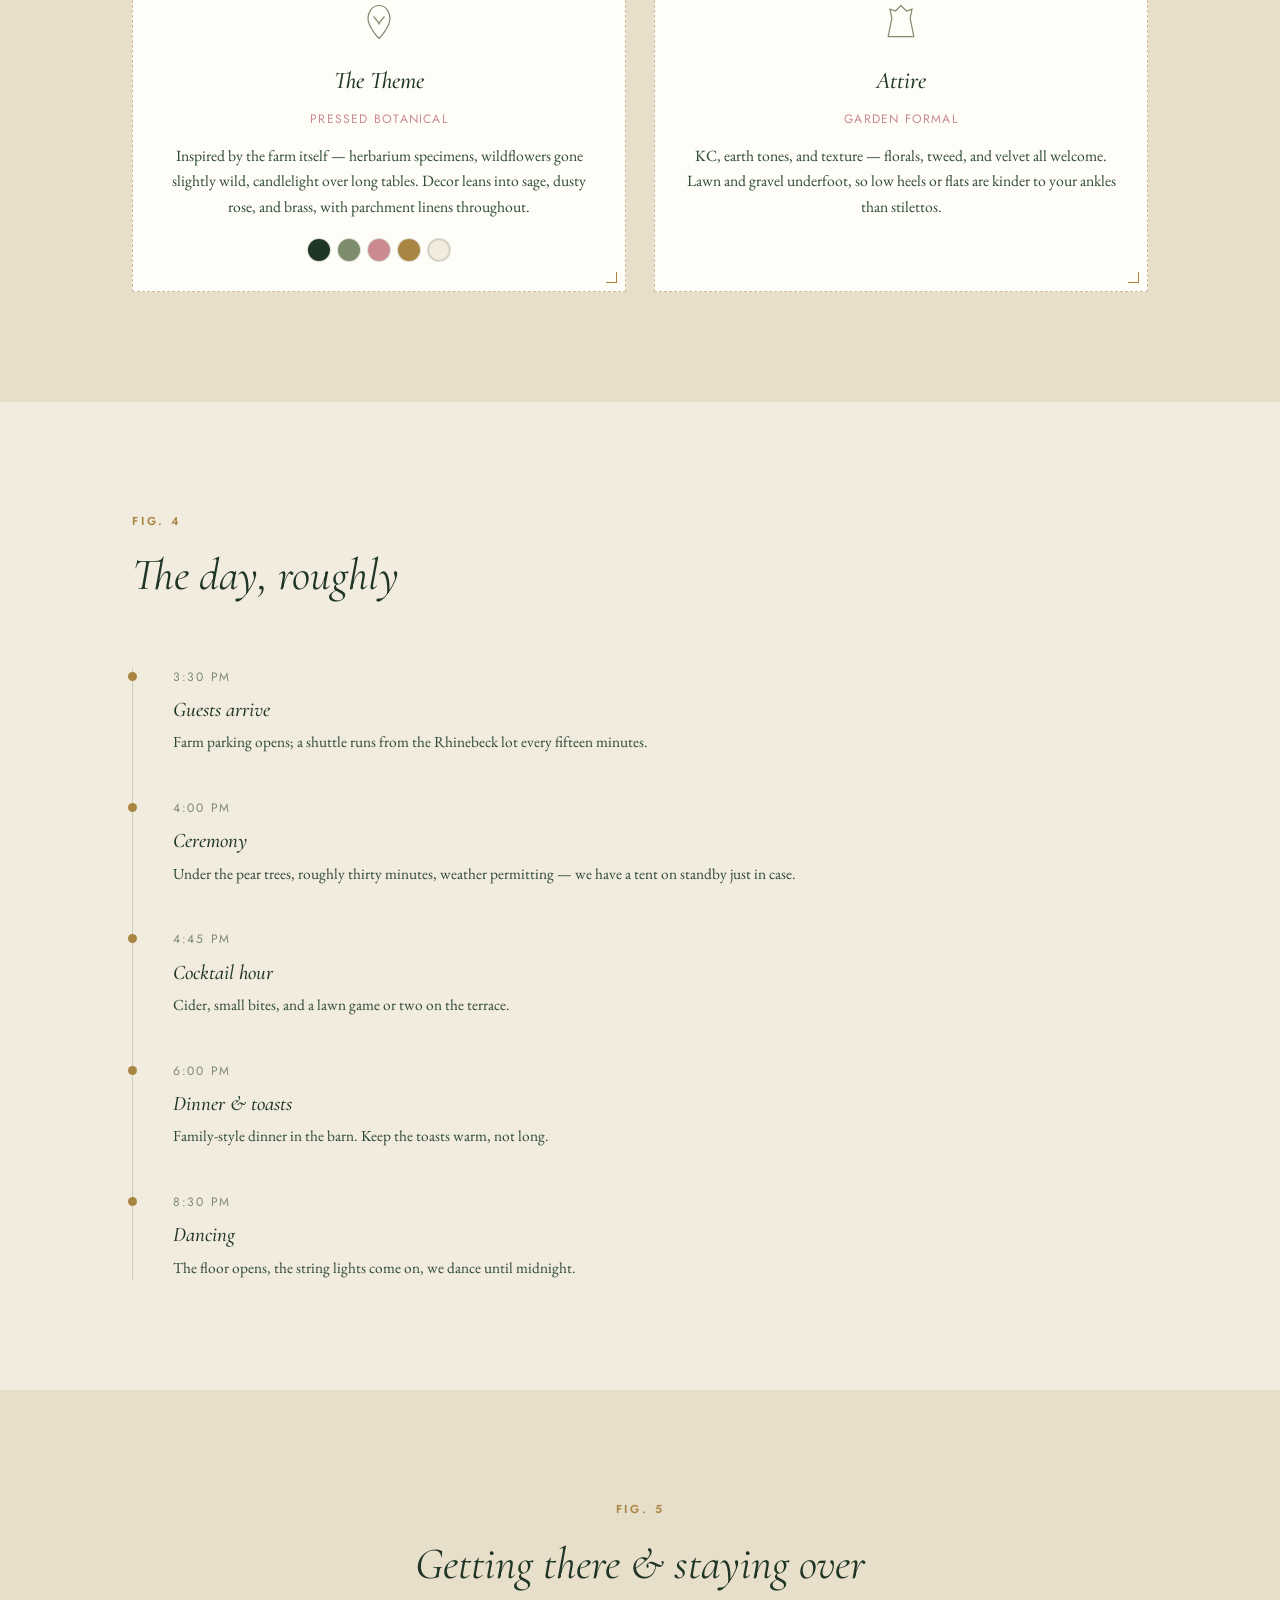
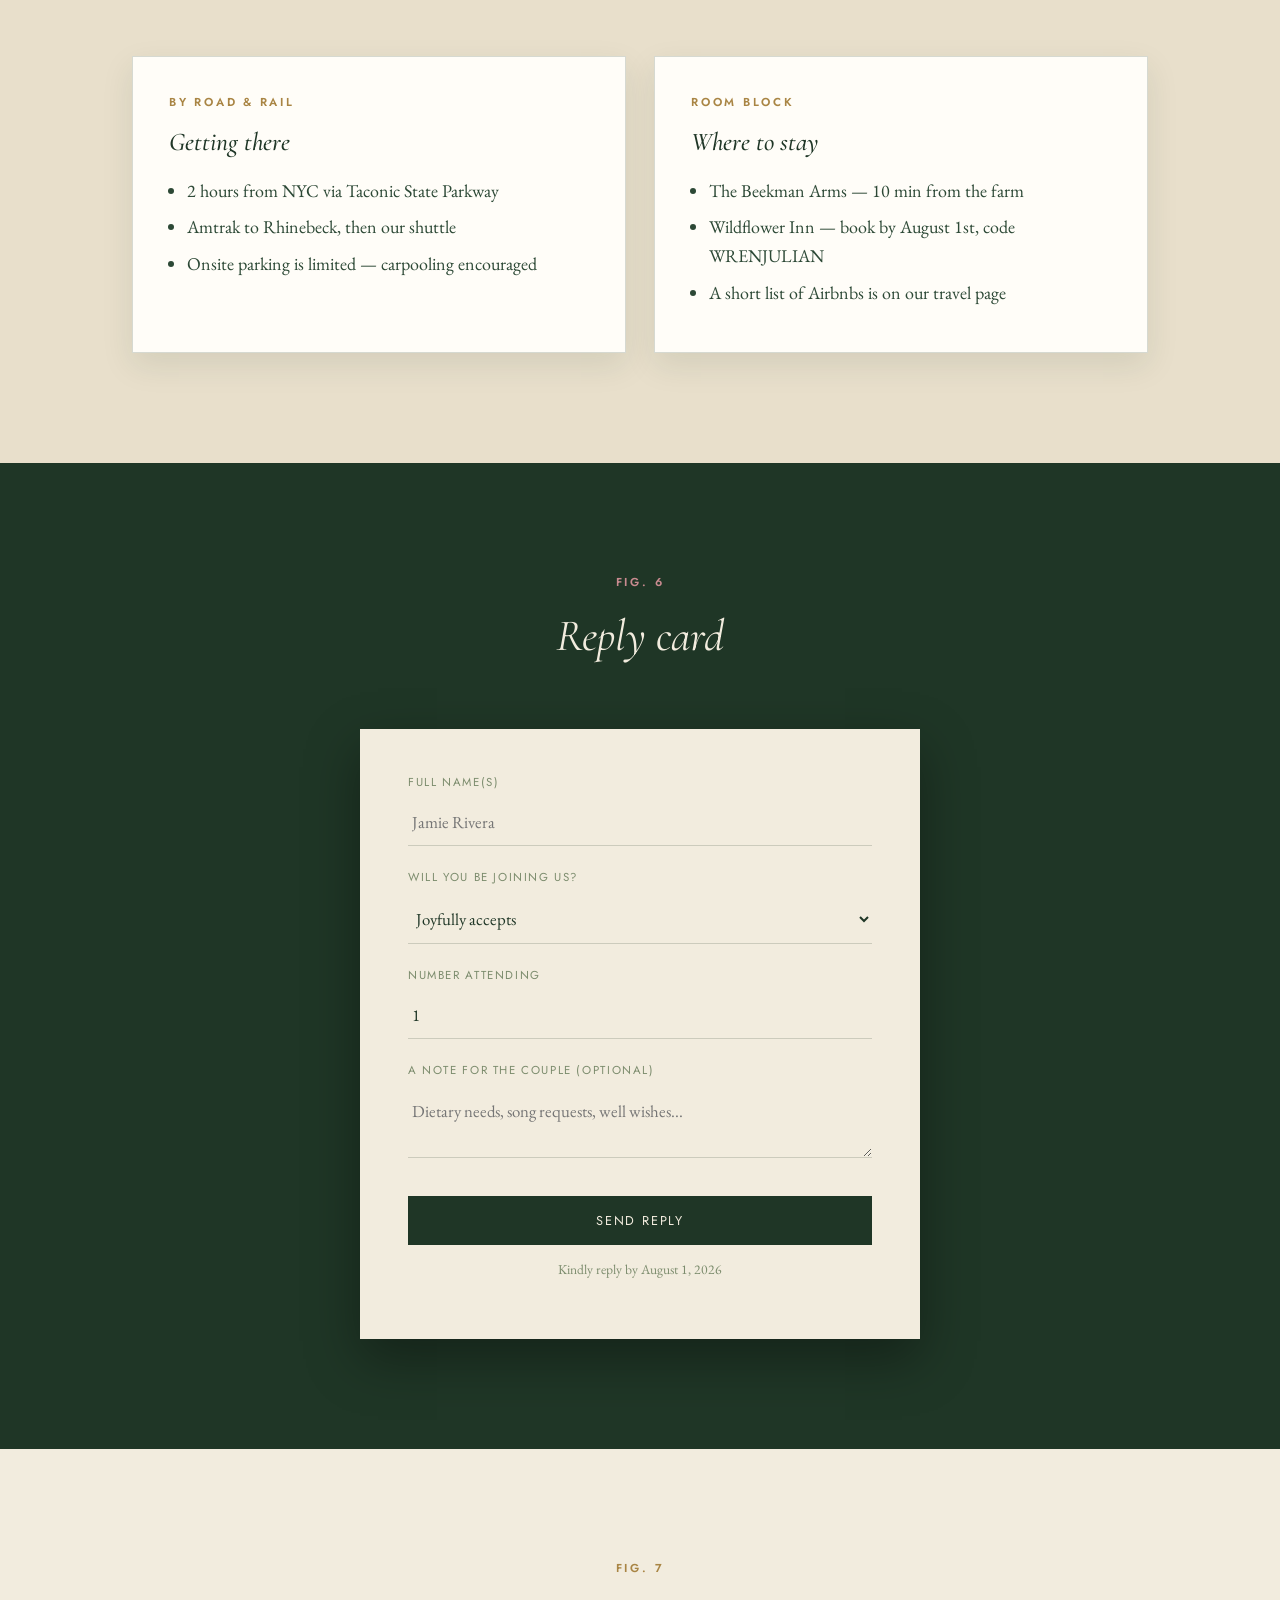
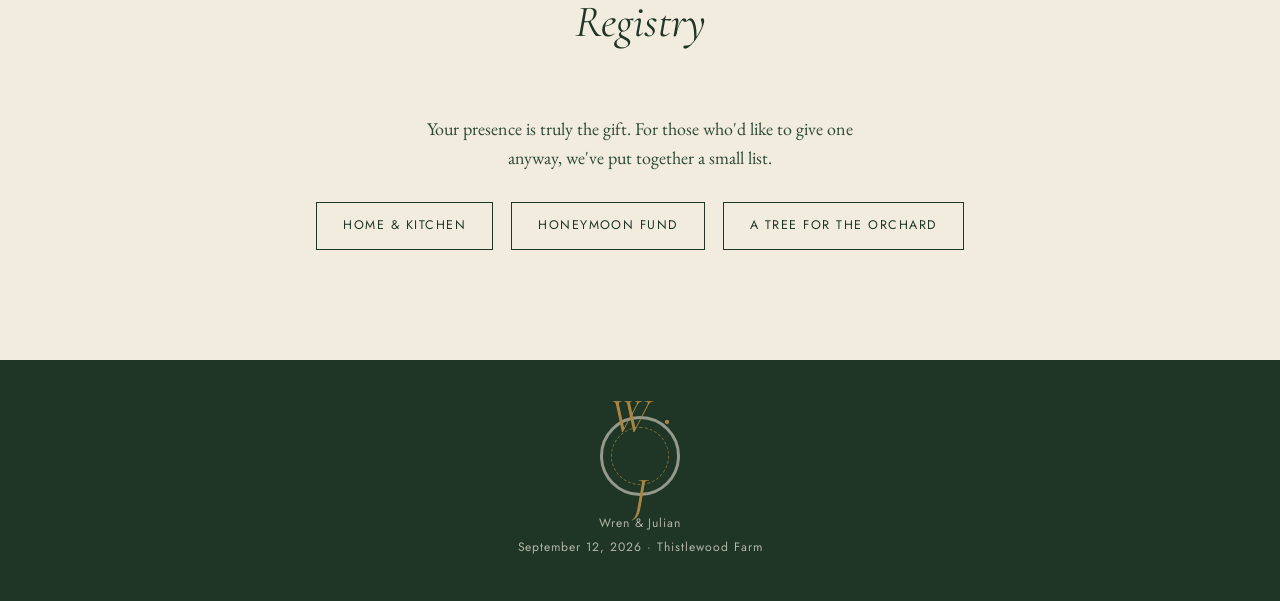
==== commit 00638e57: "update index.html" ====
--- a/index.html
+++ b/index.html
@@ -152,7 +152,7 @@
           <svg class="glyph" viewBox="0 0 48 48" fill="none" stroke="currentColor" stroke-width="1.3"><path d="M24 6 L18 12 L12 10 L14 20 L10 40 L38 40 L34 20 L36 10 L30 12 Z"/></svg>
           <h3>Attire</h3>
           <div class="meta-line">Garden Formal</div>
-          <p>Think autumn florals, earth tones, and texture — florals, tweed, and velvet all welcome. Lawn and gravel underfoot, so low heels or flats are kinder to your ankles than stilettos.</p>
+          <p>KC, earth tones, and texture — florals, tweed, and velvet all welcome. Lawn and gravel underfoot, so low heels or flats are kinder to your ankles than stilettos.</p>
         </div>
       </div>
     </div>
